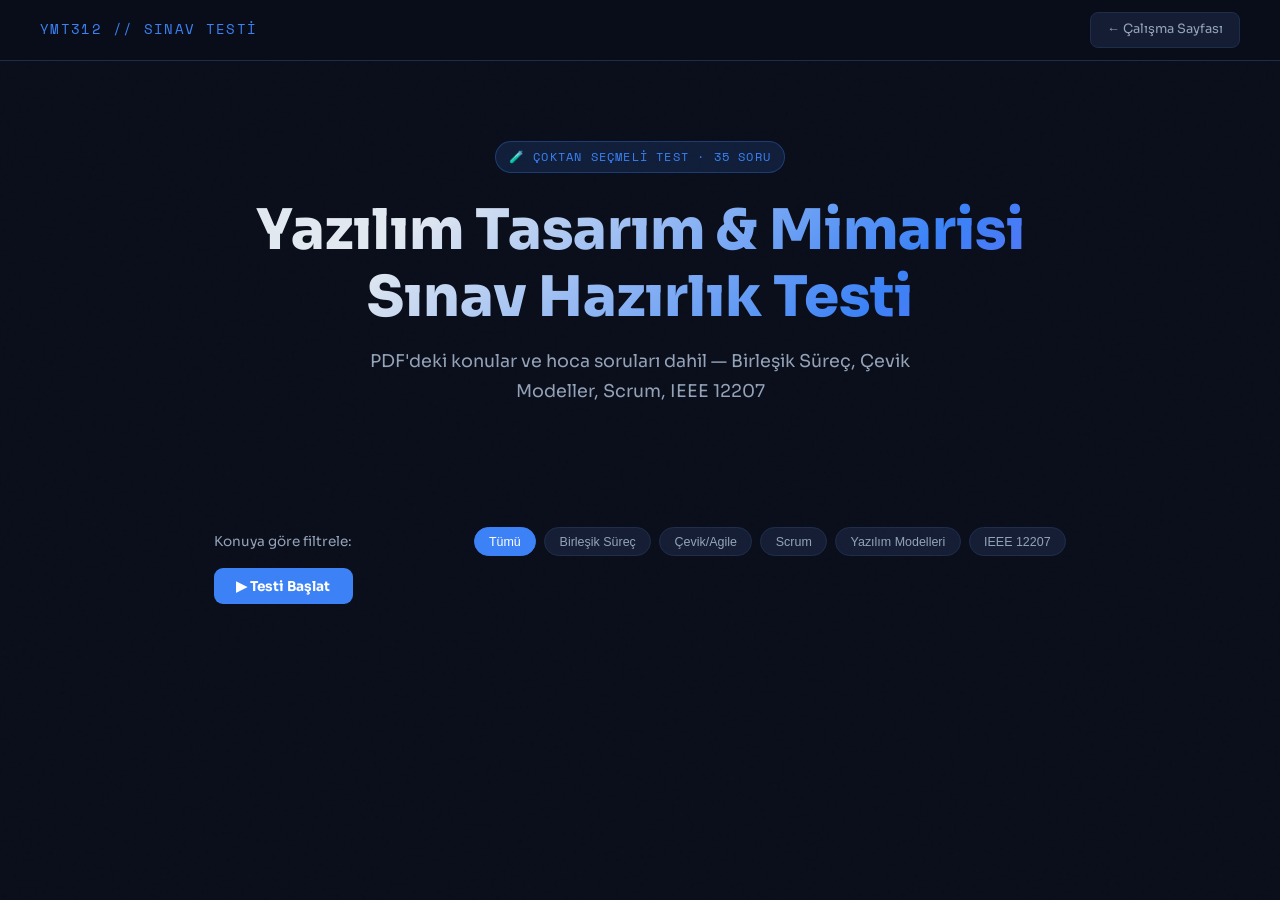
==== test.html @ 6e373ab4 "yazılım mimarileri ders notları yazılım mimarileri ders notları taslak yüklendi" ====
<!DOCTYPE html>
<html lang="tr">
<head>
<meta charset="UTF-8">
<meta name="viewport" content="width=device-width, initial-scale=1.0">
<meta name="author" content="İslam Ergün">
<title>YMT312 — Sınav Testi</title>
<link href="https://fonts.googleapis.com/css2?family=Space+Mono:wght@400;700&family=Sora:wght@300;400;600;700;800&display=swap" rel="stylesheet">
<link rel="stylesheet" href="style.css">
</head>
<body>

<nav>
  <div class="nav-inner">
    <span class="nav-logo">YMT312 // SINAV TESTİ</span>
    <a href="index.html" class="back-btn">← Çalışma Sayfası</a>
  </div>
</nav>

<div class="hero">
  <span class="hero-tag">🧪 ÇOKTAN SEÇMELİ TEST · 35 SORU</span>
  <h1>Yazılım Tasarım & Mimarisi<br>Sınav Hazırlık Testi</h1>
  <p>PDF'deki konular ve hoca soruları dahil — Birleşik Süreç, Çevik Modeller, Scrum, IEEE 12207</p>
</div>

<div class="controls" id="top-controls">
  <div style="font-size:.85rem;color:var(--dim)">Konuya göre filtrele:</div>
  <div style="display:flex;flex-wrap:wrap;gap:.5rem">
    <button class="filter-btn active" onclick="filterQuestions('all')">Tümü</button>
    <button class="filter-btn" onclick="filterQuestions('up')">Birleşik Süreç</button>
    <button class="filter-btn" onclick="filterQuestions('agile')">Çevik/Agile</button>
    <button class="filter-btn" onclick="filterQuestions('scrum')">Scrum</button>
    <button class="filter-btn" onclick="filterQuestions('models')">Yazılım Modelleri</button>
    <button class="filter-btn" onclick="filterQuestions('ieee')">IEEE 12207</button>
  </div>
  <button class="btn btn-primary" onclick="startQuiz()">▶ Testi Başlat</button>
</div>

<div class="progress-wrap" id="progress-wrap" style="display:none">
  <div class="progress-info">
    <span id="progress-text">Soru 0 / 0</span>
    <span id="progress-score">✅ 0 Doğru</span>
  </div>
  <div class="progress-bar"><div class="progress-fill" id="progress-fill" style="width:0%"></div></div>
</div>

<div id="quiz-area"></div>

<div class="controls" id="bottom-controls" style="display:none">
  <button class="btn btn-danger" onclick="resetQuiz()">🔄 Sıfırla</button>
  <button class="btn btn-success" onclick="showResults()">📊 Sonuçları Gör</button>
</div>

<div id="scoreboard">
  <div class="score-grid">
    <div><div class="score-item-num" id="sc-correct" style="color:var(--accent5)">0</div><div class="score-item-label">Doğru</div></div>
    <div><div class="score-item-num" id="sc-wrong" style="color:var(--red)">0</div><div class="score-item-label">Yanlış</div></div>
    <div><div class="score-item-num" id="sc-unanswered" style="color:var(--accent4)">0</div><div class="score-item-label">Boş</div></div>
    <div><div class="score-item-num" id="sc-pct" style="color:var(--accent)">0%</div><div class="score-item-label">Başarı</div></div>
  </div>
  <div class="result-bar"><div class="result-fill" id="result-fill" style="width:0%;background:linear-gradient(90deg,var(--accent5),var(--accent))"></div></div>
  <p id="result-msg" style="text-align:center;font-size:.9rem;color:var(--dim);margin-top:.5rem"></p>
  <div style="text-align:center;margin-top:1rem;display:flex;gap:1rem;justify-content:center">
    <button class="btn btn-secondary" onclick="resetQuiz()">🔄 Tekrar Dene</button>
    <a href="index.html" class="btn btn-primary">📖 Konuları Tekrar Çalış</a>
  </div>
</div>

<script src="style.js"></script>

</body>
</html>
---- style.css ----
:root {
  --bg: #0a0e1a;
  --bg2: #0f1525;
  --bg3: #151d35;
  --card: #111827;
  --border: #1e2d4a;
  --accent: #3b82f6;
  --accent2: #06b6d4;
  --accent3: #8b5cf6;
  --accent4: #f59e0b;
  --accent5: #10b981;
  --red: #ef4444;
  --text: #e2e8f0;
  --muted: #64748b;
  --dim: #94a3b8;
}
*{margin:0;padding:0;box-sizing:border-box}
html{scroll-behavior:smooth}
body{background:var(--bg);color:var(--text);font-family:'Sora',sans-serif;line-height:1.7;overflow-x:hidden}

/* NOISE OVERLAY */
body::before{content:'';position:fixed;inset:0;background-image:url("data:image/svg+xml,%3Csvg viewBox='0 0 256 256' xmlns='http://www.w3.org/2000/svg'%3E%3Cfilter id='noise'%3E%3CfeTurbulence type='fractalNoise' baseFrequency='0.9' numOctaves='4' stitchTiles='stitch'/%3E%3C/filter%3E%3Crect width='100%25' height='100%25' filter='url(%23noise)' opacity='0.03'/%3E%3C/svg%3E");pointer-events:none;z-index:0;opacity:.5}

/* NAV */
nav{position:sticky;top:0;z-index:100;background:rgba(10,14,26,.92);backdrop-filter:blur(16px);border-bottom:1px solid var(--border);padding:0 2rem}
.nav-inner{max-width:1200px;margin:auto;display:flex;align-items:center;justify-content:space-between;height:60px;flex-wrap:wrap;gap:.5rem}
.nav-logo{font-family:'Space Mono',monospace;font-size:.85rem;color:var(--accent);letter-spacing:.1em}
.nav-links{display:flex;gap:.3rem;flex-wrap:wrap}
.nav-links a{color:var(--dim);font-size:.78rem;padding:.3rem .6rem;border-radius:6px;text-decoration:none;transition:all .2s}
.nav-links a:hover{color:var(--text);background:var(--bg3)}
.test-btn{background:var(--accent);color:#fff;padding:.4rem 1rem;border-radius:8px;font-size:.8rem;font-weight:700;text-decoration:none;transition:all .2s}
.test-btn:hover{background:#2563eb;transform:translateY(-1px)}

/* HERO */
.hero{position:relative;padding:5rem 2rem 4rem;text-align:center;overflow:hidden}
.hero-grid{position:absolute;inset:0;background-image:linear-gradient(rgba(59,130,246,.05) 1px,transparent 1px),linear-gradient(90deg,rgba(59,130,246,.05) 1px,transparent 1px);background-size:40px 40px;animation:gridMove 20s linear infinite}
@keyframes gridMove{from{background-position:0 0}to{background-position:0 40px}}
.hero-tag{display:inline-block;background:rgba(59,130,246,.15);border:1px solid rgba(59,130,246,.3);color:var(--accent);font-size:.75rem;font-family:'Space Mono',monospace;padding:.3rem .8rem;border-radius:20px;margin-bottom:1.5rem;letter-spacing:.1em}
.hero h1{font-size:clamp(2rem,5vw,3.5rem);font-weight:800;background:linear-gradient(135deg,#e2e8f0 30%,#3b82f6 70%,#8b5cf6);-webkit-background-clip:text;-webkit-text-fill-color:transparent;background-clip:text;line-height:1.2;margin-bottom:1rem}
.hero p{color:var(--dim);font-size:1.1rem;max-width:600px;margin:0 auto 2rem}
.hero-stats{display:flex;justify-content:center;gap:2rem;flex-wrap:wrap}
.stat{text-align:center}
.stat-num{font-size:1.8rem;font-weight:800;color:var(--accent)}
.stat-label{font-size:.75rem;color:var(--muted);text-transform:uppercase;letter-spacing:.1em}

/* MAIN */
main{max-width:1200px;margin:0 auto;padding:2rem}

/* SECTION */
.section{margin-bottom:4rem}
.section-header{display:flex;align-items:center;gap:1rem;margin-bottom:2rem}
.section-num{font-family:'Space Mono',monospace;font-size:.8rem;color:var(--accent);background:rgba(59,130,246,.1);border:1px solid rgba(59,130,246,.2);padding:.3rem .6rem;border-radius:6px}
.section-title{font-size:1.6rem;font-weight:700;color:var(--text)}
.section-line{flex:1;height:1px;background:linear-gradient(to right,var(--border),transparent)}

/* CARDS */
.card{background:var(--card);border:1px solid var(--border);border-radius:12px;padding:1.5rem;margin-bottom:1rem;transition:border-color .2s}
.card:hover{border-color:var(--accent)}
.card-title{font-size:1rem;font-weight:700;color:var(--accent2);margin-bottom:.75rem;display:flex;align-items:center;gap:.5rem}
.card-title .icon{font-size:1.2rem}
.card p{color:var(--dim);font-size:.9rem;margin-bottom:.5rem}

.grid-2{display:grid;grid-template-columns:repeat(auto-fit,minmax(280px,1fr));gap:1rem}
.grid-3{display:grid;grid-template-columns:repeat(auto-fit,minmax(220px,1fr));gap:1rem}

/* HIGHLIGHT BOX */
.highlight{background:linear-gradient(135deg,rgba(59,130,246,.08),rgba(139,92,246,.08));border:1px solid rgba(59,130,246,.25);border-radius:12px;padding:1.5rem;margin:1rem 0}
.highlight-title{font-weight:700;color:var(--accent);margin-bottom:.75rem;font-size: .95rem}

/* TAG */
.tag{display:inline-block;font-size:.72rem;padding:.2rem .6rem;border-radius:20px;font-family:'Space Mono',monospace;margin:.15rem;font-weight:700}
.tag-blue{background:rgba(59,130,246,.15);color:#60a5fa;border:1px solid rgba(59,130,246,.3)}
.tag-purple{background:rgba(139,92,246,.15);color:#a78bfa;border:1px solid rgba(139,92,246,.3)}
.tag-green{background:rgba(16,185,129,.15);color:#34d399;border:1px solid rgba(16,185,129,.3)}
.tag-amber{background:rgba(245,158,11,.15);color:#fbbf24;border:1px solid rgba(245,158,11,.3)}
.tag-red{background:rgba(239,68,68,.15);color:#f87171;border:1px solid rgba(239,68,68,.3)}
.tag-cyan{background:rgba(6,182,212,.15);color:#22d3ee;border:1px solid rgba(6,182,212,.3)}

/* SCHEMA / DIAGRAM */
.diagram-wrap{background:var(--bg2);border:1px solid var(--border);border-radius:12px;padding:2rem;margin:1rem 0;overflow-x:auto}
.diagram-title{font-family:'Space Mono',monospace;font-size:.75rem;color:var(--muted);margin-bottom:1.5rem;text-transform:uppercase;letter-spacing:.12em}

/* FLOW */
.flow{display:flex;align-items:center;flex-wrap:wrap;gap:.3rem}
.flow-step{background:var(--bg3);border:1px solid var(--border);border-radius:8px;padding:.5rem 1rem;font-size:.82rem;font-weight:600;color:var(--text);text-align:center;min-width:90px}
.flow-step.active{border-color:var(--accent);color:var(--accent)}
.flow-arrow{color:var(--muted);font-size:1.2rem;font-weight:700}

/* SCRUM DIAGRAM */
.scrum-wrap{display:flex;align-items:stretch;gap:1rem;flex-wrap:wrap}
.scrum-box{background:var(--bg3);border-radius:10px;padding:1rem;flex:1;min-width:140px}
.scrum-box-title{font-size:.75rem;font-weight:700;text-transform:uppercase;letter-spacing:.08em;margin-bottom:.5rem}
.scrum-item{font-size:.8rem;color:var(--dim);padding:.3rem 0;border-bottom:1px solid var(--border)}
.scrum-item:last-child{border-bottom:none}

/* UP PHASES */
.phases{display:flex;gap:0;border-radius:10px;overflow:hidden;margin:1rem 0}
.phase{flex:1;padding:.8rem .5rem;text-align:center;font-size:.75rem;font-weight:700;text-transform:uppercase;letter-spacing:.05em}

/* COMPARISON TABLE */
.table-wrap{overflow-x:auto;margin:1rem 0;border-radius:12px;border:1px solid var(--border)}
table{width:100%;border-collapse:collapse;font-size:.82rem}
th{background:var(--bg3);color:var(--accent);padding:.75rem 1rem;text-align:left;font-family:'Space Mono',monospace;font-size:.75rem;letter-spacing:.06em;border-bottom:1px solid var(--border)}
td{padding:.7rem 1rem;border-bottom:1px solid rgba(30,45,74,.5);color:var(--dim)}
td:first-child{color:var(--text);font-weight:600}
tr:hover td{background:rgba(59,130,246,.04)}
tr:last-child td{border-bottom:none}

/* MANIFESTO */
.manifesto{display:grid;grid-template-columns:1fr auto 1fr;gap:.5rem 1rem;align-items:center;margin:1rem 0}
.manifesto-left{background:rgba(59,130,246,.12);border:1px solid rgba(59,130,246,.25);border-radius:8px;padding:.75rem 1rem;font-size:.85rem;font-weight:600;color:var(--text)}
.manifesto-mid{color:var(--accent4);font-size:1.2rem;text-align:center}
.manifesto-right{background:rgba(100,116,139,.08);border:1px solid var(--border);border-radius:8px;padding:.75rem 1rem;font-size:.85rem;color:var(--muted)}

/* XP CIRCLE */
.xp-grid{display:grid;grid-template-columns:repeat(auto-fill,minmax(170px,1fr));gap:.75rem;margin:1rem 0}
.xp-item{background:var(--bg3);border:1px solid var(--border);border-radius:8px;padding:.75rem;display:flex;align-items:center;gap:.6rem}
.xp-num{background:rgba(139,92,246,.2);color:#a78bfa;border-radius:50%;width:28px;height:28px;display:flex;align-items:center;justify-content:center;font-size:.75rem;font-weight:700;flex-shrink:0}
.xp-text{font-size:.8rem;color:var(--dim);font-weight:500}

/* IEEE */
.ieee-grid{display:grid;grid-template-columns:repeat(auto-fit,minmax(180px,1fr));gap:1rem}
.ieee-box{border-radius:10px;padding:1.2rem}
.ieee-box.primary{background:rgba(59,130,246,.1);border:1px solid rgba(59,130,246,.25)}
.ieee-box.support{background:rgba(16,185,129,.1);border:1px solid rgba(16,185,129,.25)}
.ieee-box.org{background:rgba(245,158,11,.1);border:1px solid rgba(245,158,11,.25)}
.ieee-box-title{font-size:.8rem;font-weight:700;text-transform:uppercase;letter-spacing:.08em;margin-bottom:.75rem}
.ieee-box.primary .ieee-box-title{color:#60a5fa}
.ieee-box.support .ieee-box-title{color:#34d399}
.ieee-box.org .ieee-box-title{color:#fbbf24}
.ieee-item{font-size:.78rem;color:var(--dim);padding:.2rem 0;display:flex;align-items:center;gap:.4rem}
.ieee-item::before{content:'▸';font-size:.6rem;flex-shrink:0}

/* INFO BOX */
.info-box{display:flex;gap:.75rem;background:rgba(6,182,212,.08);border:1px solid rgba(6,182,212,.2);border-radius:10px;padding:1rem;margin:.75rem 0}
.info-icon{font-size:1.3rem;flex-shrink:0;margin-top:.1rem}
.info-text{font-size:.85rem;color:var(--dim)}
.info-text strong{color:var(--text)}

/* VERTICAL LIST */
.v-list{list-style:none;margin:.5rem 0}
.v-list li{padding:.4rem 0;border-bottom:1px solid rgba(30,45,74,.4);color:var(--dim);font-size:.88rem;display:flex;align-items:flex-start;gap:.6rem}
.v-list li:last-child{border-bottom:none}
.v-list li::before{content:'◆';color:var(--accent);font-size:.55rem;margin-top:.5rem;flex-shrink:0}

/* SPRINT BOX */
.sprint-cycle{display:grid;grid-template-columns:repeat(auto-fit,minmax(150px,1fr));gap:.75rem;margin:1rem 0}
.sprint-step{background:var(--bg3);border-radius:10px;padding:1rem;text-align:center;position:relative}
.sprint-step-num{font-size:1.5rem;font-weight:800;font-family:'Space Mono',monospace;margin-bottom:.3rem}
.sprint-step-label{font-size:.78rem;color:var(--dim);font-weight:500}

/* CALLOUT */
.callout{border-left:3px solid var(--accent4);background:rgba(245,158,11,.05);padding:1rem 1.2rem;border-radius:0 8px 8px 0;margin:.75rem 0}
.callout p{font-size:.88rem;color:var(--dim)}
.callout strong{color:var(--accent4)}

/* FOOTER */
footer{border-top:1px solid var(--border);padding:2rem;text-align:center;color:var(--muted);font-size:.8rem;margin-top:2rem}
footer a{color:var(--accent);text-decoration:none}

/* RESPONSIVE */
@media(max-width:640px){
  .manifesto{grid-template-columns:1fr;gap:.3rem}
  .manifesto-mid{transform:rotate(90deg)}
  .phases{flex-direction:column}
}

/* =========================================
   TEST SAYFASI İÇİN ÖZEL STİLLER (EKLENTİ)
   ========================================= */

.back-btn{background:var(--bg3);color:var(--dim);border:1px solid var(--border);padding:.4rem 1rem;border-radius:8px;font-size:.8rem;text-decoration:none;transition:all .2s}
.back-btn:hover{color:var(--text);border-color:var(--accent)}

/* SCOREBOARD */
#scoreboard{background:var(--card);border:1px solid var(--border);border-radius:16px;padding:1.5rem;margin:0 auto 2rem;max-width:900px;display:none}
.score-grid{display:grid;grid-template-columns:repeat(4,1fr);gap:1rem;text-align:center}
.score-item-num{font-size:2rem;font-weight:800;font-family:'Space Mono',monospace}
.score-item-label{font-size:.72rem;color:var(--muted);text-transform:uppercase;letter-spacing:.08em}
.result-bar{height:12px;background:var(--bg3);border-radius:6px;overflow:hidden;margin:1rem 0}
.result-fill{height:100%;border-radius:6px;transition:width 1s ease}

/* QUIZ AREA */
#quiz-area{max-width:900px;margin:0 auto;padding:0 1.5rem 4rem}

/* CATEGORY BADGE */
.category-badge{display:inline-block;font-size:.7rem;font-family:'Space Mono',monospace;padding:.2rem .6rem;border-radius:20px;margin-bottom:.75rem;font-weight:700;text-transform:uppercase;letter-spacing:.08em}

/* QUESTION CARD */
.q-card{background:var(--card);border:1px solid var(--border);border-radius:14px;padding:1.75rem;margin-bottom:1.25rem;transition:border-color .25s}
.q-card.correct{border-color:var(--accent5)!important}
.q-card.wrong{border-color:var(--red)!important}
.q-num{font-family:'Space Mono',monospace;font-size:.75rem;color:var(--muted);margin-bottom:.5rem}
.q-text{font-size:.97rem;font-weight:600;color:var(--text);margin-bottom:1.2rem;line-height:1.55}

/* OPTIONS */
.options{display:flex;flex-direction:column;gap:.55rem}
.option{background:var(--bg3);border:1.5px solid var(--border);border-radius:9px;padding:.75rem 1.1rem;cursor:pointer;font-size:.88rem;color:var(--dim);transition:all .18s;display:flex;align-items:center;gap:.75rem;user-select:none}
.option:hover:not(.disabled){border-color:var(--accent);color:var(--text);background:rgba(59,130,246,.06)}
.option.selected{border-color:var(--accent);background:rgba(59,130,246,.1);color:var(--text)}
.option.correct-ans{border-color:var(--accent5)!important;background:rgba(16,185,129,.1)!important;color:#34d399!important}
.option.wrong-ans{border-color:var(--red)!important;background:rgba(239,68,68,.1)!important;color:#f87171!important}
.option.disabled{cursor:default}
.option-letter{width:24px;height:24px;border-radius:50%;background:var(--bg2);display:flex;align-items:center;justify-content:center;font-size:.72rem;font-weight:700;font-family:'Space Mono',monospace;flex-shrink:0;transition:all .18s}
.option.selected .option-letter{background:var(--accent);color:#fff}
.option.correct-ans .option-letter{background:var(--accent5);color:#fff}
.option.wrong-ans .option-letter{background:var(--red);color:#fff}

/* EXPLANATION */
.explanation{margin-top:1rem;background:rgba(59,130,246,.06);border:1px solid rgba(59,130,246,.2);border-radius:8px;padding:1rem;font-size:.84rem;color:var(--dim);display:none}
.explanation strong{color:var(--text)}
.explanation.show{display:block}
.explanation.correct-exp{background:rgba(16,185,129,.06);border-color:rgba(16,185,129,.2)}
.explanation.wrong-exp{background:rgba(239,68,68,.06);border-color:rgba(239,68,68,.2)}

/* CONTROLS */
.controls{display:flex;justify-content:space-between;align-items:center;margin:1.5rem 0;flex-wrap:wrap;gap:.75rem;max-width:900px;margin-left:auto;margin-right:auto;padding:0 1.5rem}
.btn{padding:.6rem 1.4rem;border-radius:9px;border:none;cursor:pointer;font-family:'Sora',sans-serif;font-weight:700;font-size:.85rem;transition:all .2s}
.btn-primary{background:var(--accent);color:#fff}
.btn-primary:hover{background:#2563eb;transform:translateY(-1px)}
.btn-secondary{background:var(--bg3);color:var(--dim);border:1px solid var(--border)}
.btn-secondary:hover{color:var(--text);border-color:var(--accent)}
.btn-danger{background:rgba(239,68,68,.15);color:#f87171;border:1px solid rgba(239,68,68,.3)}
.btn-danger:hover{background:rgba(239,68,68,.25)}
.btn-success{background:var(--accent5);color:#fff}
.btn-success:hover{background:#059669}

/* PROGRESS */
.progress-wrap{background:var(--card);border:1px solid var(--border);padding:1rem 1.5rem;max-width:900px;margin:0 auto 1.5rem;border-radius:12px}
.progress-info{display:flex;justify-content:space-between;font-size:.8rem;color:var(--muted);margin-bottom:.5rem}
.progress-bar{height:6px;background:var(--bg3);border-radius:3px;overflow:hidden}
.progress-fill{height:100%;background:linear-gradient(90deg,var(--accent),var(--accent3));border-radius:3px;transition:width .4s ease}

/* TOPIC FILTER */
.topic-filter{display:flex;flex-wrap:wrap;gap:.5rem;max-width:900px;margin:0 auto 1.5rem;padding:0 1.5rem}
.filter-btn{padding:.4rem .9rem;border-radius:20px;border:1px solid var(--border);background:var(--bg3);color:var(--dim);font-size:.78rem;cursor:pointer;transition:all .18s}
.filter-btn.active{background:var(--accent);border-color:var(--accent);color:#fff}

/* FINISH SCREEN */
#finish-screen{display:none;text-align:center;padding:3rem 1.5rem;max-width:600px;margin:0 auto}
.grade{font-size:5rem;font-weight:800;font-family:'Space Mono',monospace;margin-bottom:.5rem}
.grade-label{font-size:1.2rem;color:var(--dim);margin-bottom:2rem}
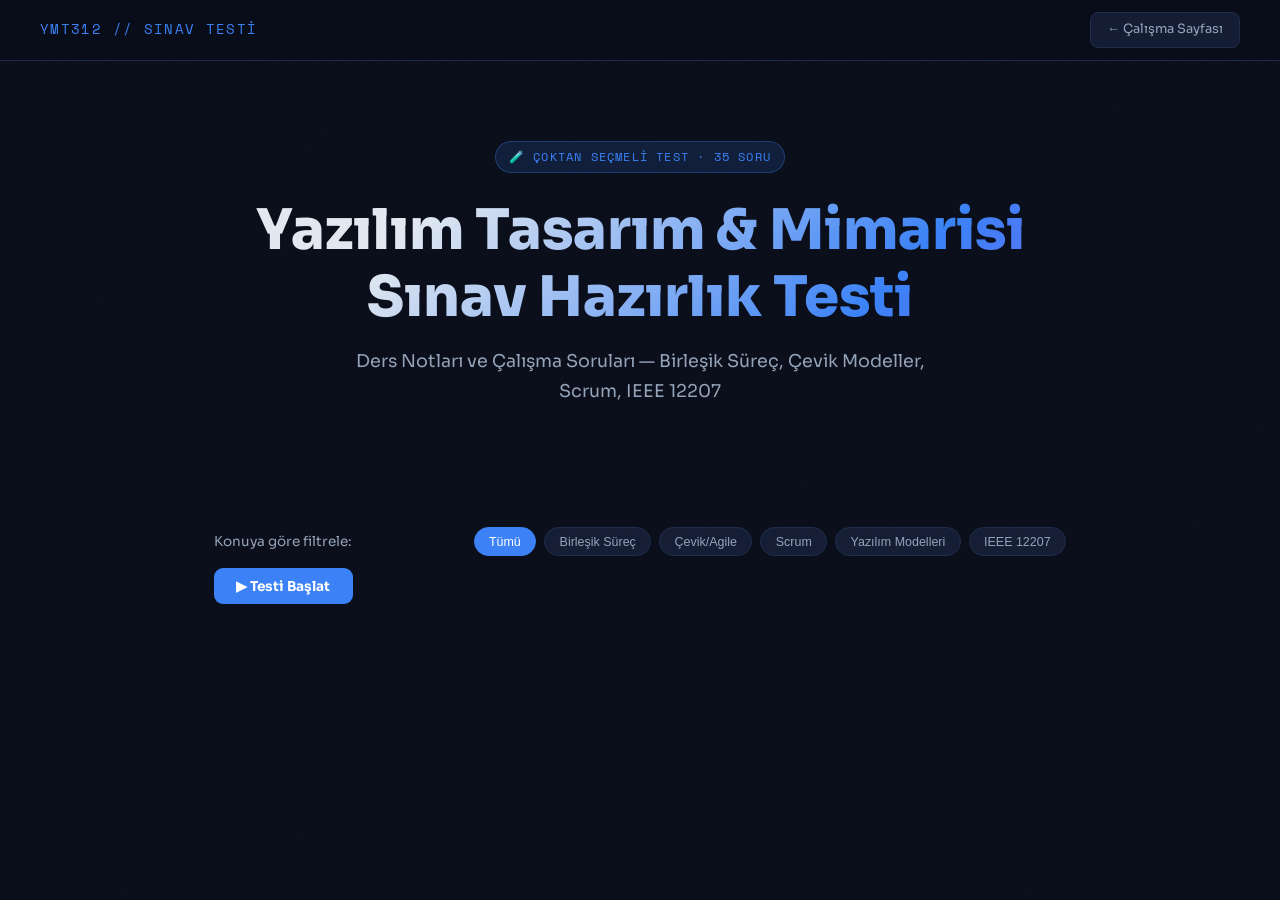
==== commit abb9cb3c: "tasarımsal hataları düzeltildi" ====
--- a/test.html
+++ b/test.html
@@ -20,7 +20,7 @@
 <div class="hero">
   <span class="hero-tag">🧪 ÇOKTAN SEÇMELİ TEST · 35 SORU</span>
   <h1>Yazılım Tasarım & Mimarisi<br>Sınav Hazırlık Testi</h1>
-  <p>PDF'deki konular ve hoca soruları dahil — Birleşik Süreç, Çevik Modeller, Scrum, IEEE 12207</p>
+  <p>Ders Notları ve Çalışma Soruları — Birleşik Süreç, Çevik Modeller, Scrum, IEEE 12207</p>
 </div>
 
 <div class="controls" id="top-controls">
--- a/style.css
+++ b/style.css
@@ -158,7 +158,47 @@
 footer{border-top:1px solid var(--border);padding:2rem;text-align:center;color:var(--muted);font-size:.8rem;margin-top:2rem}
 footer a{color:var(--accent);text-decoration:none}
 
+/* MOBILE MENU BUTTON */
+.mobile-menu-btn {
+  display: none;
+  background: none;
+  border: none;
+  color: var(--text);
+  cursor: pointer;
+  padding: .4rem;
+  border-radius: 6px;
+  transition: background .2s;
+}
+.mobile-menu-btn:hover {
+  background: var(--bg3);
+}
+
 /* RESPONSIVE */
+@media(max-width: 860px){
+  nav { padding: 0 1rem; }
+  .mobile-menu-btn { display: flex; align-items: center; justify-content: center; }
+  .nav-inner { height: auto; padding: .6rem 0; }
+  .nav-links {
+    display: none;
+    width: 100%;
+    flex-direction: column;
+    padding: 1rem 0 .5rem 0;
+    gap: .5rem;
+  }
+  .nav-links.show {
+    display: flex;
+    animation: fadeIn .3s ease;
+  }
+  .nav-links a {
+    text-align: center;
+    padding: .6rem;
+    background: var(--bg3);
+  }
+  .test-btn { margin-top: .5rem; text-align: center; }
+  
+  @keyframes fadeIn { from { opacity: 0; transform: translateY(-10px); } to { opacity: 1; transform: translateY(0); } }
+}
+
 @media(max-width:640px){
   .manifesto{grid-template-columns:1fr;gap:.3rem}
   .manifesto-mid{transform:rotate(90deg)}
